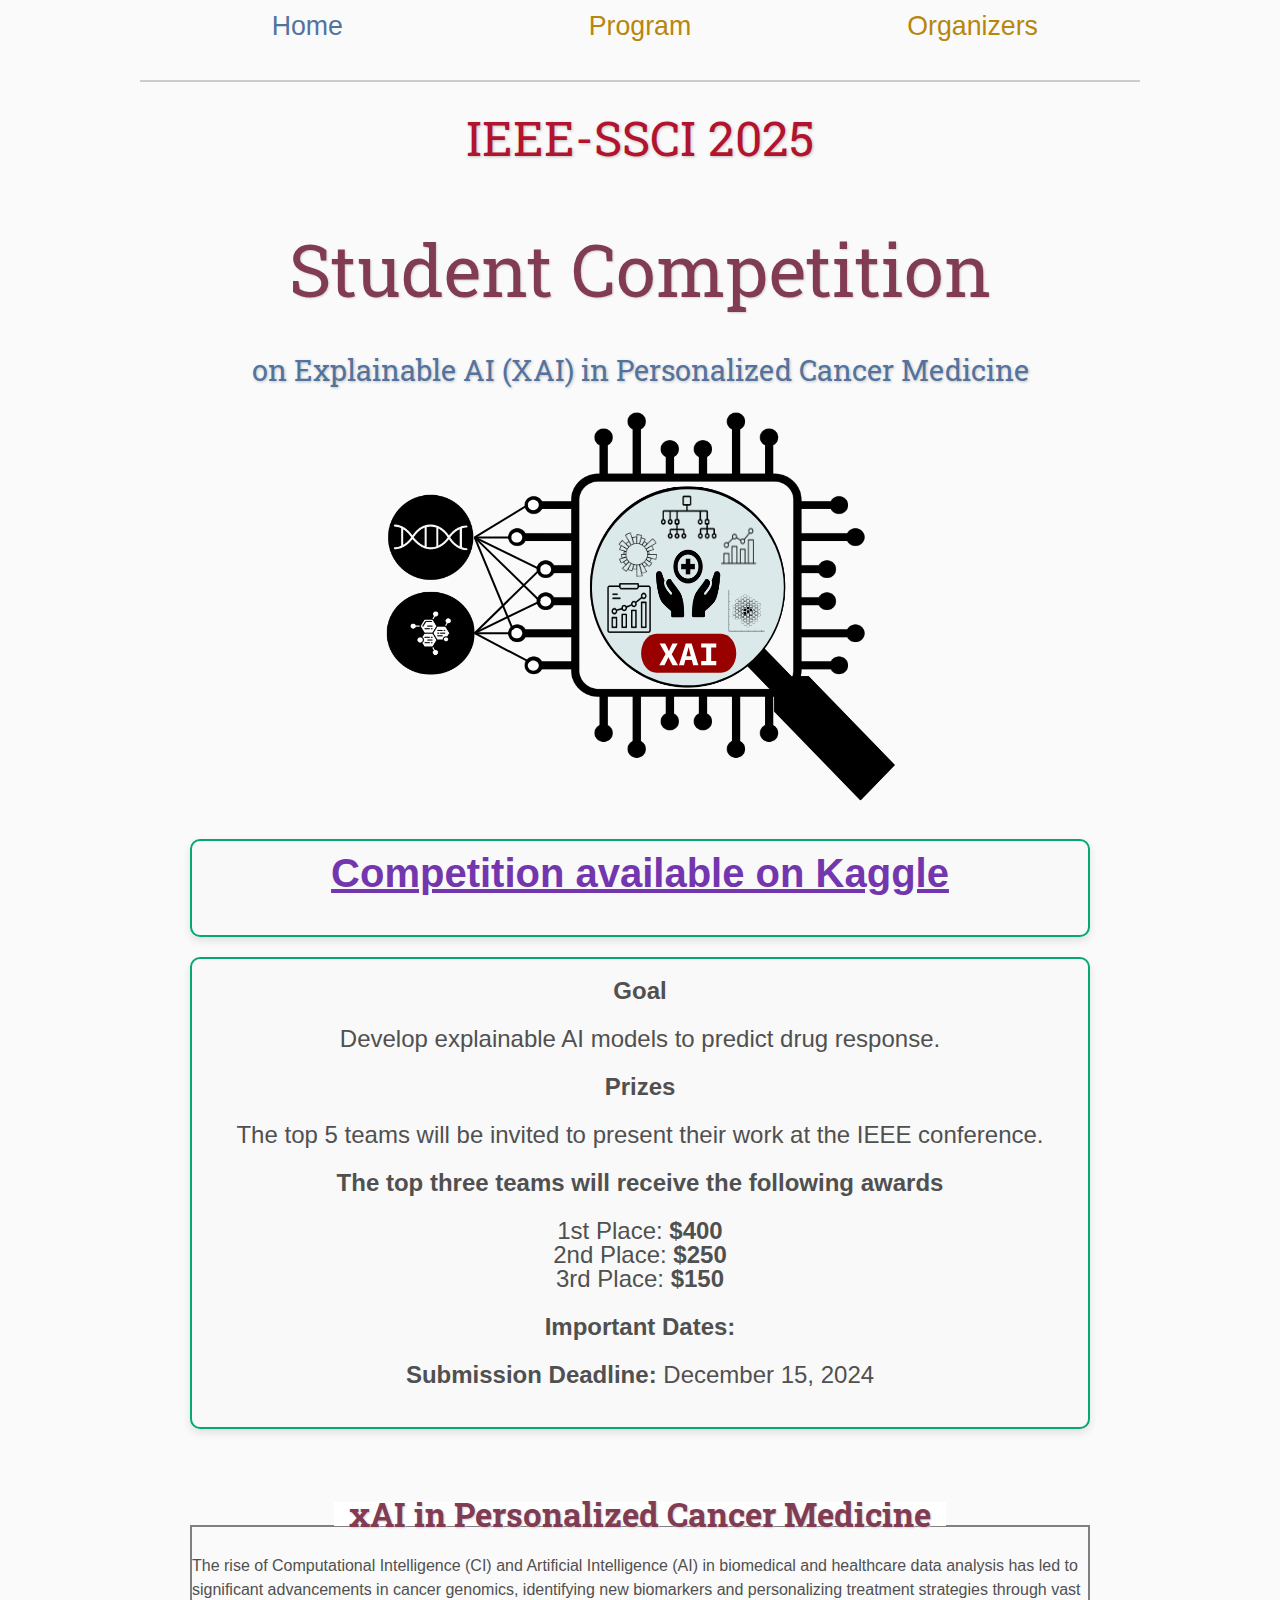
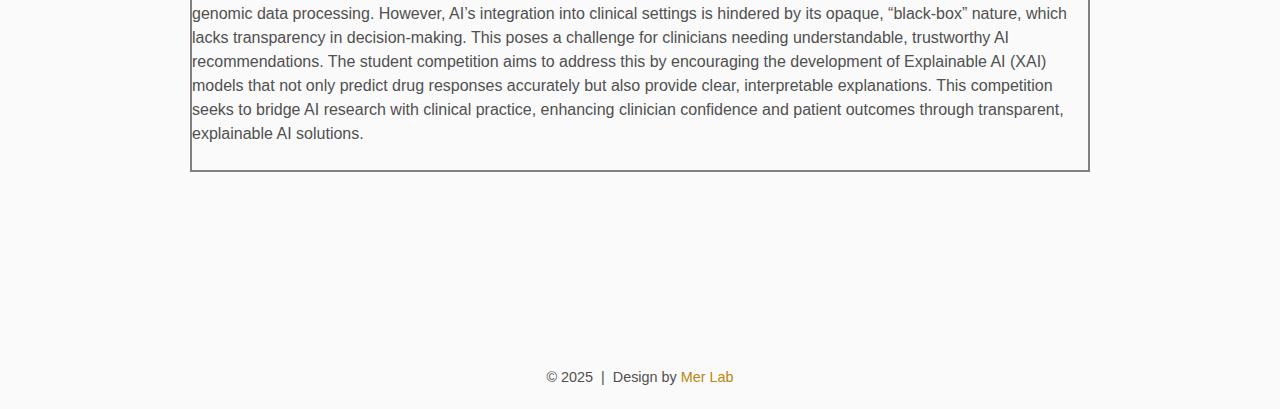
==== index.html @ 450731a1 "updated text" ====
<!DOCTYPE html>
<html lang='en'>

<head>
    <base href=".">
    <link rel="shortcut icon" type="image/png" href="assets/XAI.svg"/>
    <link rel="stylesheet" type="text/css" media="all" href="assets/main.css"/>
    <meta name="description" content="Conference Template">
    <meta name="resource-type" content="document">
    <meta name="distribution" content="global">
    <meta name="KeyWords" content="Conference">
    <title> BioXAI-2025 </title>

    <style>
        html, body {
            height: 100%;
        }

        html {
            display: table;
            margin: auto;
        }
        
        body {
            display: table-cell;
            vertical-align: middle;
            font-family: Arial, sans-serif;
            margin: 0;
            padding: 0;
            box-sizing: border-box;
            max-width: 100%;
        }

        .fancy-box {
            border: 2px solid #04AA6D;
            border-radius: 10px; 
            padding: 20px;
            margin: 20px auto;
            max-width: 800px;
            background-color: #f9f9f9;
            box-shadow: 0 4px 8px rgba(0, 0, 0, 0.1); 
            text-align: center; 
        }

        .fancy-box a {
            text-decoration: none;
            color: #04AA6D;
            font-weight: bold;
        }


        .content {
            width: 90%; 
            max-width: 1200px; 
            margin: 0 auto;
            text-align: center;
        }

        .justified-text {
            max-width: 1000px; 
            margin: 20px auto;
            text-align: justify;
        }

        footer {
            text-align: center;
            padding: 20px;
            font-size: 0.9rem;
        }

        img {
            max-width: 100%;
            height: auto;
        }

        h1 {
            font-size: 4.5rem; 
            text-align: center;
        }

        @media screen and (min-width: 768px) {
            .fancy-box {
                max-width: 1000px; 
            }
        }
        
        
        .box_div {
  margin-top: 6em;
  border: 2px solid gray;
}

.box_div h3 {
  display: table;
  margin: -25px auto 28px auto;
  background-color: #FFF;
  font-size: 33px;
  font-weight: bold;
  padding: 0 15px;
}

        
    </style>
</head>

<body>

    <table class="navigation" style="width: 100%;">
        <tr>
            <td class="navigation">
                <a class="current" title="Conference Home Page" href=".">Home</a>
            </td>
            <td class="navigation">
                <a title="Conference Program" href="program">Program</a> 
            </td>    
            <td class="navigation">
                <a title="Conference Flyer" href="Organizers">Organizers</a>
            </td>
        </tr>
    </table>
    <hr style="border: 0; height: 2px; background: #ccc; margin: 40px 0;">


    <!-- Main content section -->
    <div class="content">
        <div class="banner">
            <div style="font-size: 3.5rem; margin-bottom: 20px;">
                <a href="https://ieee-ssci.org/" target="_blank">
                    <span class="title1" style="font-size: 3rem; margin-bottom: 10px;">
                        IEEE-SSCI 2025
                    </span>
                </a>    
            </div>
            
            <h1>Student Competition</h1>
            <div style="font-size: 2.5rem; margin-bottom: 20px;">
                <span class="title2" style="font-size: 1.8rem; margin-bottom: 10px;">
                    on Explainable AI (XAI) in Personalized Cancer Medicine
                </span>
            </div>
            
            <img src="assets/xAI2.svg" alt="IEEE-SSCI 2025">
        </div>


        <div class="fancy-box">
            <a href="https://www.kaggle.com/t/79d622fabd9b4f93b87f57972dce7562" target="_blank">
                <div style="font-size: 2.5rem; margin-bottom: 30px; color:#7436ae;">
                    <u>Competition available on Kaggle</u>      
                </div>
            </a>
        </div>

   
        <div class="fancy-box">
            <div style="font-size: 1.5rem; margin-bottom: 20px;">
                <strong>Goal</strong> <br><br>Develop explainable AI models to predict drug response.<br><br>

                <strong>Prizes</strong> <br><br>The top 5 teams will be invited to present their work at the IEEE conference.<br><br>
                
                <strong>The top three teams will receive the following awards</strong><br>
                
                  <br>1st Place:<b> $400 </b>
                  <br>2nd Place:<b> $250</b>
                 <br>3rd Place:<b> $150</b>
                

                <br><br><b>Important Dates:</b>  <br>
                <br> <b>Submission Deadline:</b>  December 15, 2024
                
            </div>
        </div>


<div class="box_div">
  <h3>xAI in Personalized Cancer Medicine</h3>
  <p align="justify">
	  The rise of Computational Intelligence (CI) and Artificial Intelligence (AI) in biomedical and healthcare data analysis has led to significant advancements in cancer genomics, identifying new biomarkers and personalizing treatment strategies through vast genomic data processing. However, AI’s integration into clinical settings is hindered by its opaque, “black-box” nature, which lacks transparency in decision-making. This poses a challenge for clinicians needing understandable, trustworthy AI recommendations. The student competition aims to address this by encouraging the development of Explainable AI (XAI) models that not only predict drug responses accurately but also provide clear, interpretable explanations. This competition seeks to bridge AI research with clinical practice, enhancing clinician confidence and patient outcomes through transparent, explainable AI solutions.
</p>
</div>


    <footer>
        &copy; 2025
        &nbsp;|&nbsp; Design by <a href="https://merlab.github.io/">Mer Lab</a>
    </footer>

</body>

</html>
---- assets/main.css ----
/* main.css */

/* These are the colors and fonts used throughout the webpage.
 * I've listed them here so that a user may easily
 * do a search-and-replace for these to change the site theme.
 *   'Roboto',sans-serif; Font for the title text
 *   'Roboto-Slab',serif; Font for the body text 
 *   #fafafa; Background color of the site
 *   #505050; Foreground (text) color of the site
 *   #52739e; Navy, "Template" in the logo, current page in navigation, special titles in the Program
 *   #b2132e; Reddish, "Conference" in the logo, hover color for links
 *   #813c54; Heading color, titles in the Program
 *   #b8860b; Dark Goldenrod, color for links
 */

@import url('https://fonts.googleapis.com/css?family=Roboto%7CRoboto+Slab');

*{
    border:0;
    font:inherit;
    font-size:1em;
    margin:0;
    padding:0;
    vertical-align:baseline;
}

body{
    background-color: #fafafa;
    background-size: cover;
    background-attachment: fixed;
    color: #505050; 
    text-align:left;
    font-family:'Roboto',sans-serif;
    font-size:1em;
    line-height:1.5em;
    margin: 60px auto;
    width: 1000px;
}

a{color: #b8860b; text-decoration:none;}
a.current{color: #52739e;}
a.current:hover{color: #e82945;}
a:hover{color: #b2132e;}
a:active{color: #e82945;}
h1,h2,h3,h4{clear:left; color: #813c54; margin:1.5em 0em 1em 0em; font-family:'Roboto Slab',serif; text-shadow: 1px 1px 2px #d0d0d0;}
h1{font-size:2.67em;}
h2{font-size:2.00em;}
h3{font-size:1.67em;}
h4{font-size:1.33em;}
p{list-style:none; margin:24px auto 24px auto; padding:0px; width:900px; text-align:left;}
li a, p a {text-decoration:underline; text-decoration-color:#b8860b;}
ul{list-style:none; margin:24px auto 24px auto; padding:0px; width:800px; text-align:left;}
ul li{list-style:none; margin:0px auto 0px auto; padding:0px; text-align:left;}
i,em{font-style:italic;}
b,strong{font-weight:bold;}
sup{
    vertical-align: super;
    font-size: 0.8em;
    line-height: 0;
}
sub{
    vertical-align: sub;
    font-size: 0.8em;
    line-height: 0;
}
table{
    width: 1000px;
    margin: 12px auto 24px auto;
    float: center;
    /* UNCOMMENT THIS FOR DEBUGGING THE ALIGNMENT */
    /*border: 1px solid black;*/
}
th,td{
    text-align: left;
    /* UNCOMMENT THIS FOR DEBUGGING THE ALIGNMENT */
    /*border: 1px solid black;*/
}

/* Website Banner */
.banner {position: relative; font-family:'Roboto Slab',serif;}
.top-left {font-size:5.33em; color: #505050; background: #fafafa; text-align: center; width: 1000px; height: 67px; position: absolute; padding: 36px 0 0 0; top: 0px;}
.bottom-right {font-size:2.33em; color: #fafafa; line-height: 1.5em; width: auto; height: 100px; padding: 0px 27px 27px 0px; text-align: right; position: absolute; bottom: 0px; right: 0px; text-shadow: 0px 0px 6px #000000;}

/* Conference Title Logo */
.title1{color: #b2132e; text-shadow: 1px 1px 3px #c0c0c0;} 
.title2{color: #52739e; text-shadow: 1px 1px 3px #c0c0c0;}
.year{color: #505050; font-size:0.67em; font-weight: lighter;}

/* Navigation Links (Home, Registration, etc) */
table.navigation{width:800px;}
td.navigation{font-size:1.67em; white-space:nowrap; width:20%; text-align:center; vertical-align:middle; padding:0px 0px 0px 0px;}

/* Sponsor Images */
table.sponsors{width:800px;}
td.sponsor{white-space:nowrap; width:33%; text-align:center; vertical-align:middle; padding:0px 0px 0px 0px;}
td.sponsor img{width: 100%}

/* The Table on the Program Page */
td.room{padding: 4px 12px 4px 4px; width: 90%; vertical-align:bottom; font-size:1.67em; color: #52739e; height:32px;}
td.date{white-space:nowrap; width:130px; text-align:right; vertical-align:top; padding:4px 16px 0px 0px;}
td.title{padding: 4px 12px 4px 4px; width: 90%; vertical-align:top; font-size:1.5em; color: #813c54; height:32px; font-family:'Roboto Slab',serif; text-shadow: 1px 1px 2px #d0d0d0; }
td.title-special{padding: 4px 12px 4px 4px; width: 90%; vertical-align:top; font-size:1.67em; color: #52739e; height:32px; font-family:'Roboto Slab',serif; text-shadow: 1px 1px 2px #d0d0d0;}
td.speaker{padding: 4px 12px 4px 4px; font-style: italic; font-size:1em; max-height:999999px}
td.abstract{padding: 4px 12px 12px 4px; font-size:1em; max-height:999999px}
td.abstract img{display: block; margin: 4px auto 8px auto}
table.plenary{padding-top: 8px; background: #ffffff;}

/* Registration and Directions iframes and Images */
iframe.registration{display:block; margin:1em auto 2em auto; width:700px; height:1400px; border:none;}
iframe.directions{display:block; margin:1em auto 2em auto; width:800px; height:400px; border:none;}
img.center{display:block; width:67%; margin:1em auto 2em auto;}

/* Flyer Images */
table.flyers{width:800px;}
td.flyer{white-space:nowrap; width:50%; text-align:center; vertical-align:middle; padding:0px 0px 0px 0px;}
td.sponsor img{width: 100%}

footer{font-size:0.875em; margin-top:12em; text-align:center;}

/* My hacky way of making the site mobile-friendly */
@media only screen and (max-width: 1100px) {
    h2{font-size:3.00em;}
    p{font-size:1.5em; line-height:1.5em;}
    th,td,tr{font-size:1.5em; line-height:1.5em;}
    td.date{font-size:1em; padding-top:0.5em;}
    td.navigation{font-size:1.5em; padding:0px 20px 0px 20px;}
    table.footer{font-size:0.33em;}
}
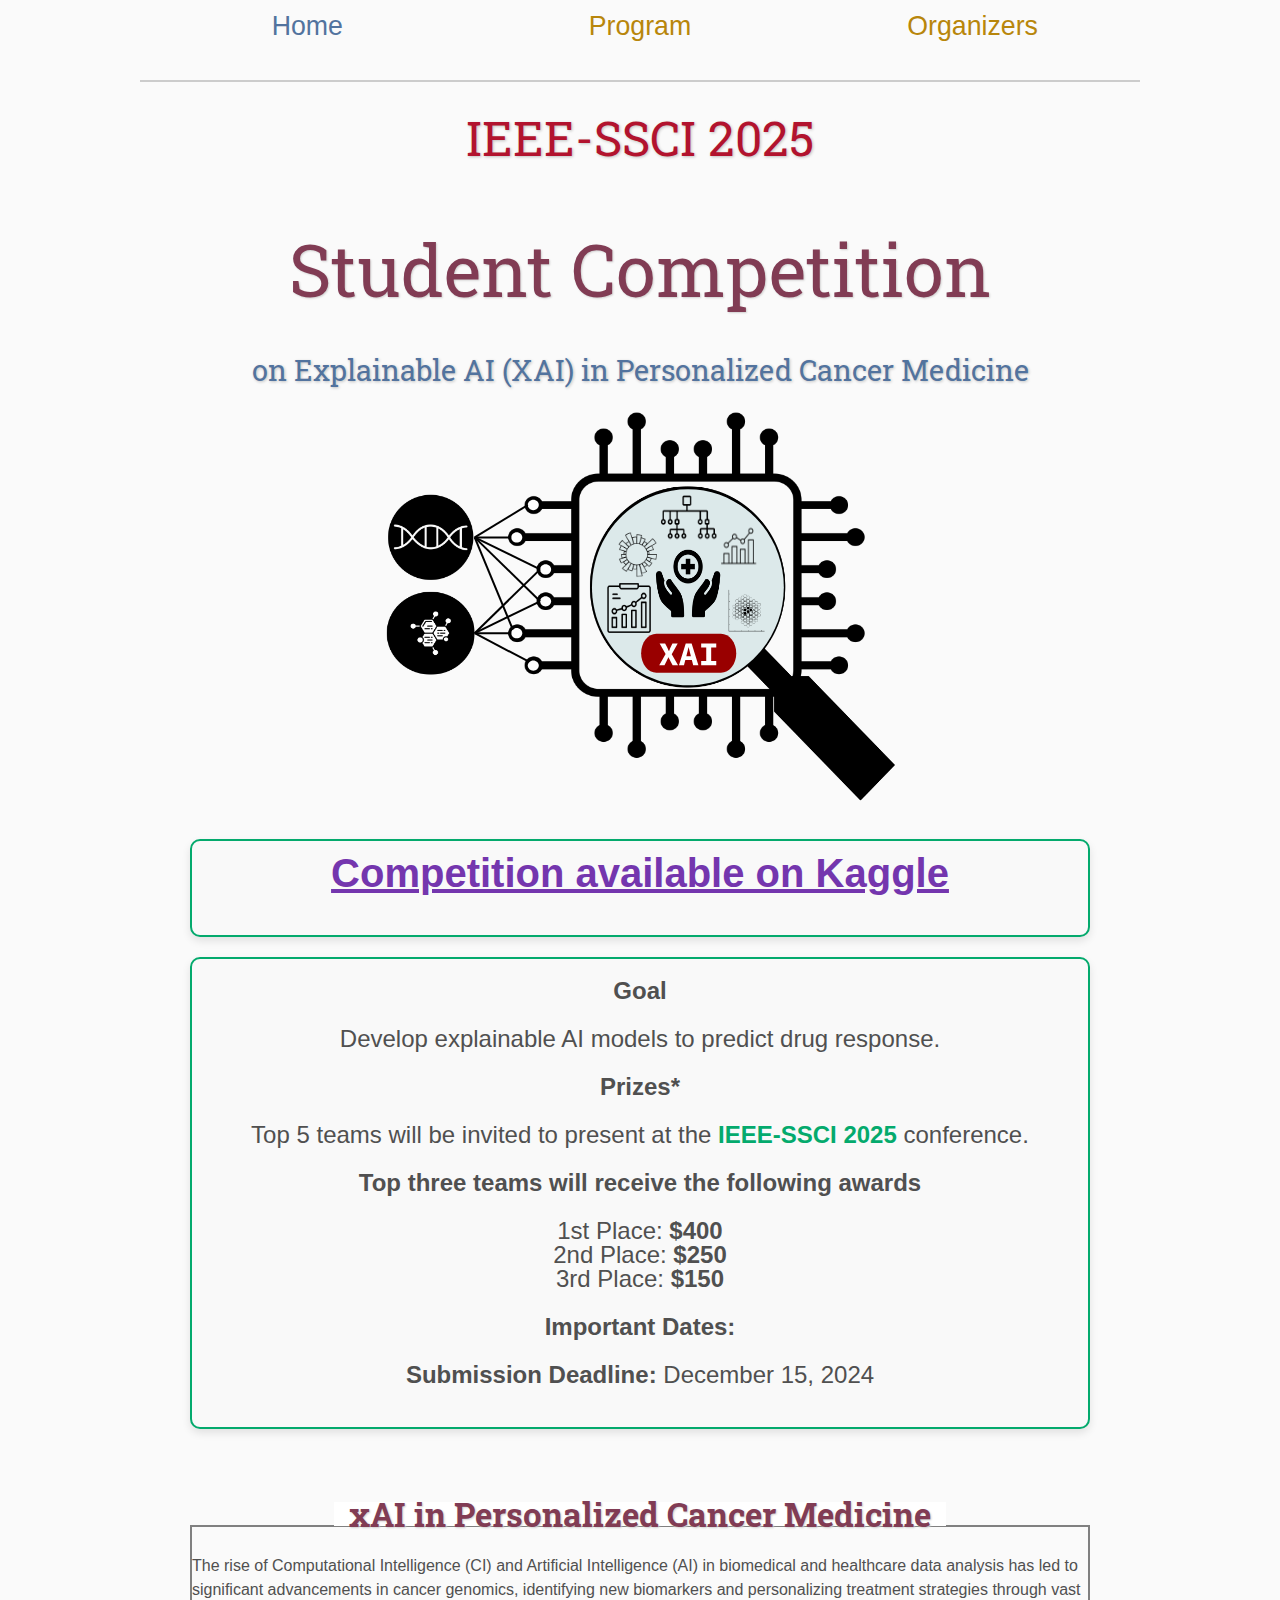
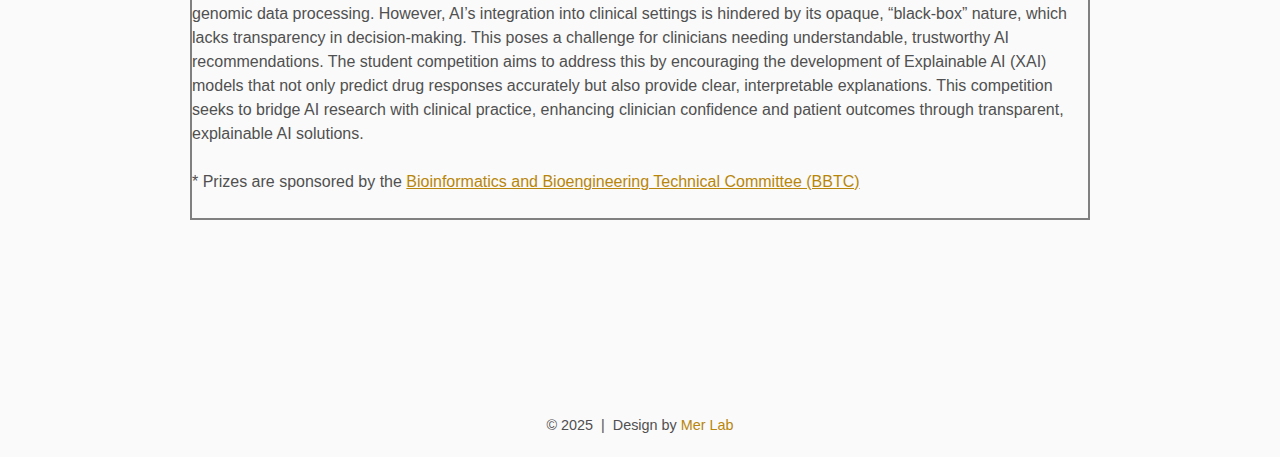
==== commit 0d1ba817: "updated text" ====
--- a/index.html
+++ b/index.html
@@ -156,9 +156,11 @@
             <div style="font-size: 1.5rem; margin-bottom: 20px;">
                 <strong>Goal</strong> <br><br>Develop explainable AI models to predict drug response.<br><br>
 
-                <strong>Prizes</strong> <br><br>The top 5 teams will be invited to present their work at the IEEE conference.<br><br>
-                
-                <strong>The top three teams will receive the following awards</strong><br>
+                <strong>Prizes*</strong> <br><br>Top 5 teams will be invited to present at the 
+                <a href="https://ieee-ssci.org/" target="_blank"> IEEE-SSCI 2025 </a> conference.
+                <br><br>
+                
+                <strong>Top three teams will receive the following awards</strong><br>
                 
                   <br>1st Place:<b> $400 </b>
                   <br>2nd Place:<b> $250</b>
@@ -177,6 +179,14 @@
   <p align="justify">
 	  The rise of Computational Intelligence (CI) and Artificial Intelligence (AI) in biomedical and healthcare data analysis has led to significant advancements in cancer genomics, identifying new biomarkers and personalizing treatment strategies through vast genomic data processing. However, AI’s integration into clinical settings is hindered by its opaque, “black-box” nature, which lacks transparency in decision-making. This poses a challenge for clinicians needing understandable, trustworthy AI recommendations. The student competition aims to address this by encouraging the development of Explainable AI (XAI) models that not only predict drug responses accurately but also provide clear, interpretable explanations. This competition seeks to bridge AI research with clinical practice, enhancing clinician confidence and patient outcomes through transparent, explainable AI solutions.
 </p>
+
+<p align="justify">
+	* Prizes are sponsored by the 
+	<a href="https://cis.ieee.org/activities/technical-activities/bioinformatics-and-bioengineering-technical-committee" target="_blank">  
+		Bioinformatics and Bioengineering Technical Committee (BBTC) 
+		</a>
+	
+</p>
 </div>
 
 
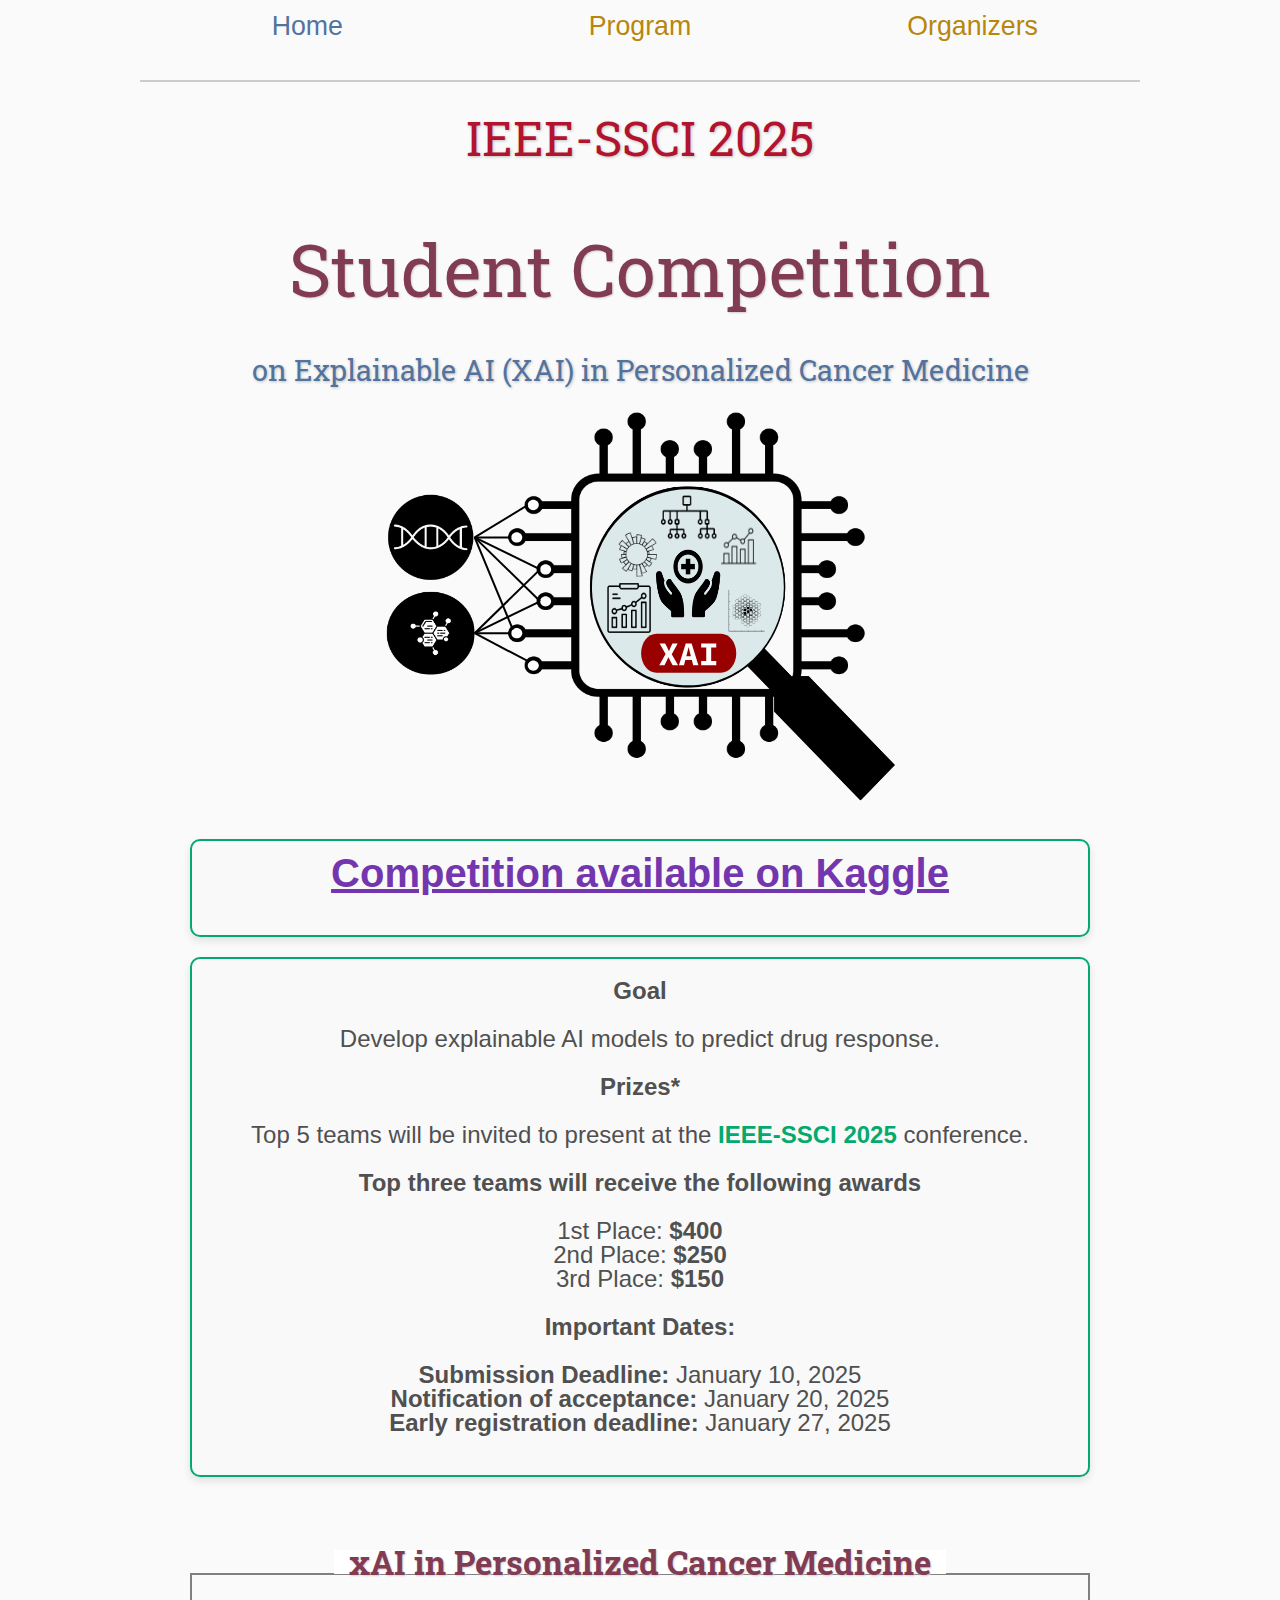
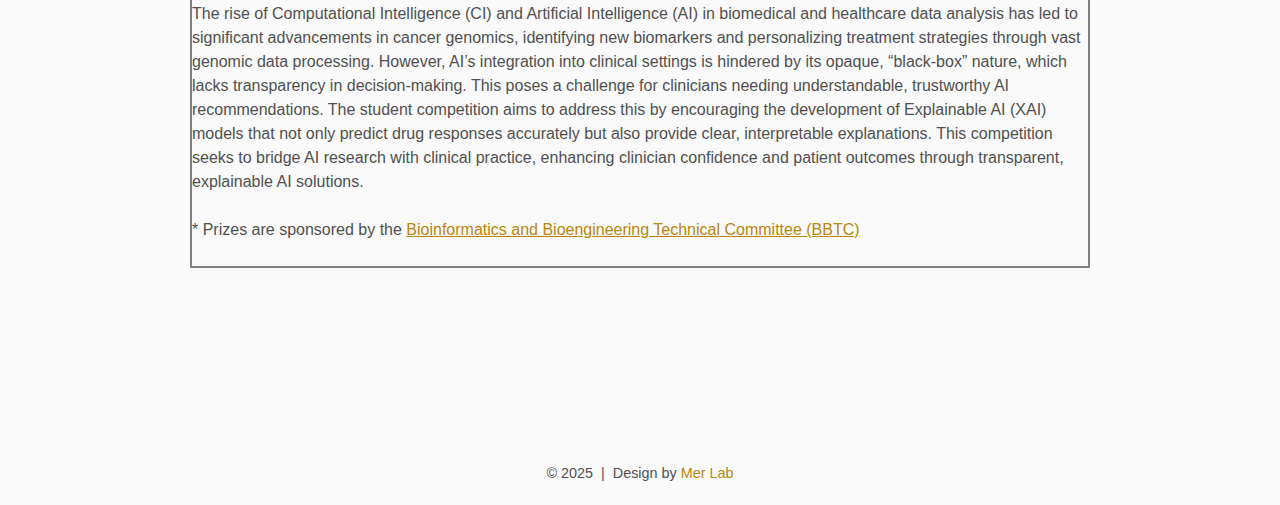
==== commit 0e48da89: "updated deadline" ====
--- a/index.html
+++ b/index.html
@@ -168,8 +168,9 @@
                 
 
                 <br><br><b>Important Dates:</b>  <br>
-                <br> <b>Submission Deadline:</b>  December 15, 2024
-                
+                <br> <b>Submission Deadline:</b> January 10, 2025
+                <br> <b>Notification of acceptance:</b> January 20, 2025
+                <br> <b>Early registration deadline:</b> January 27, 2025              
             </div>
         </div>
 
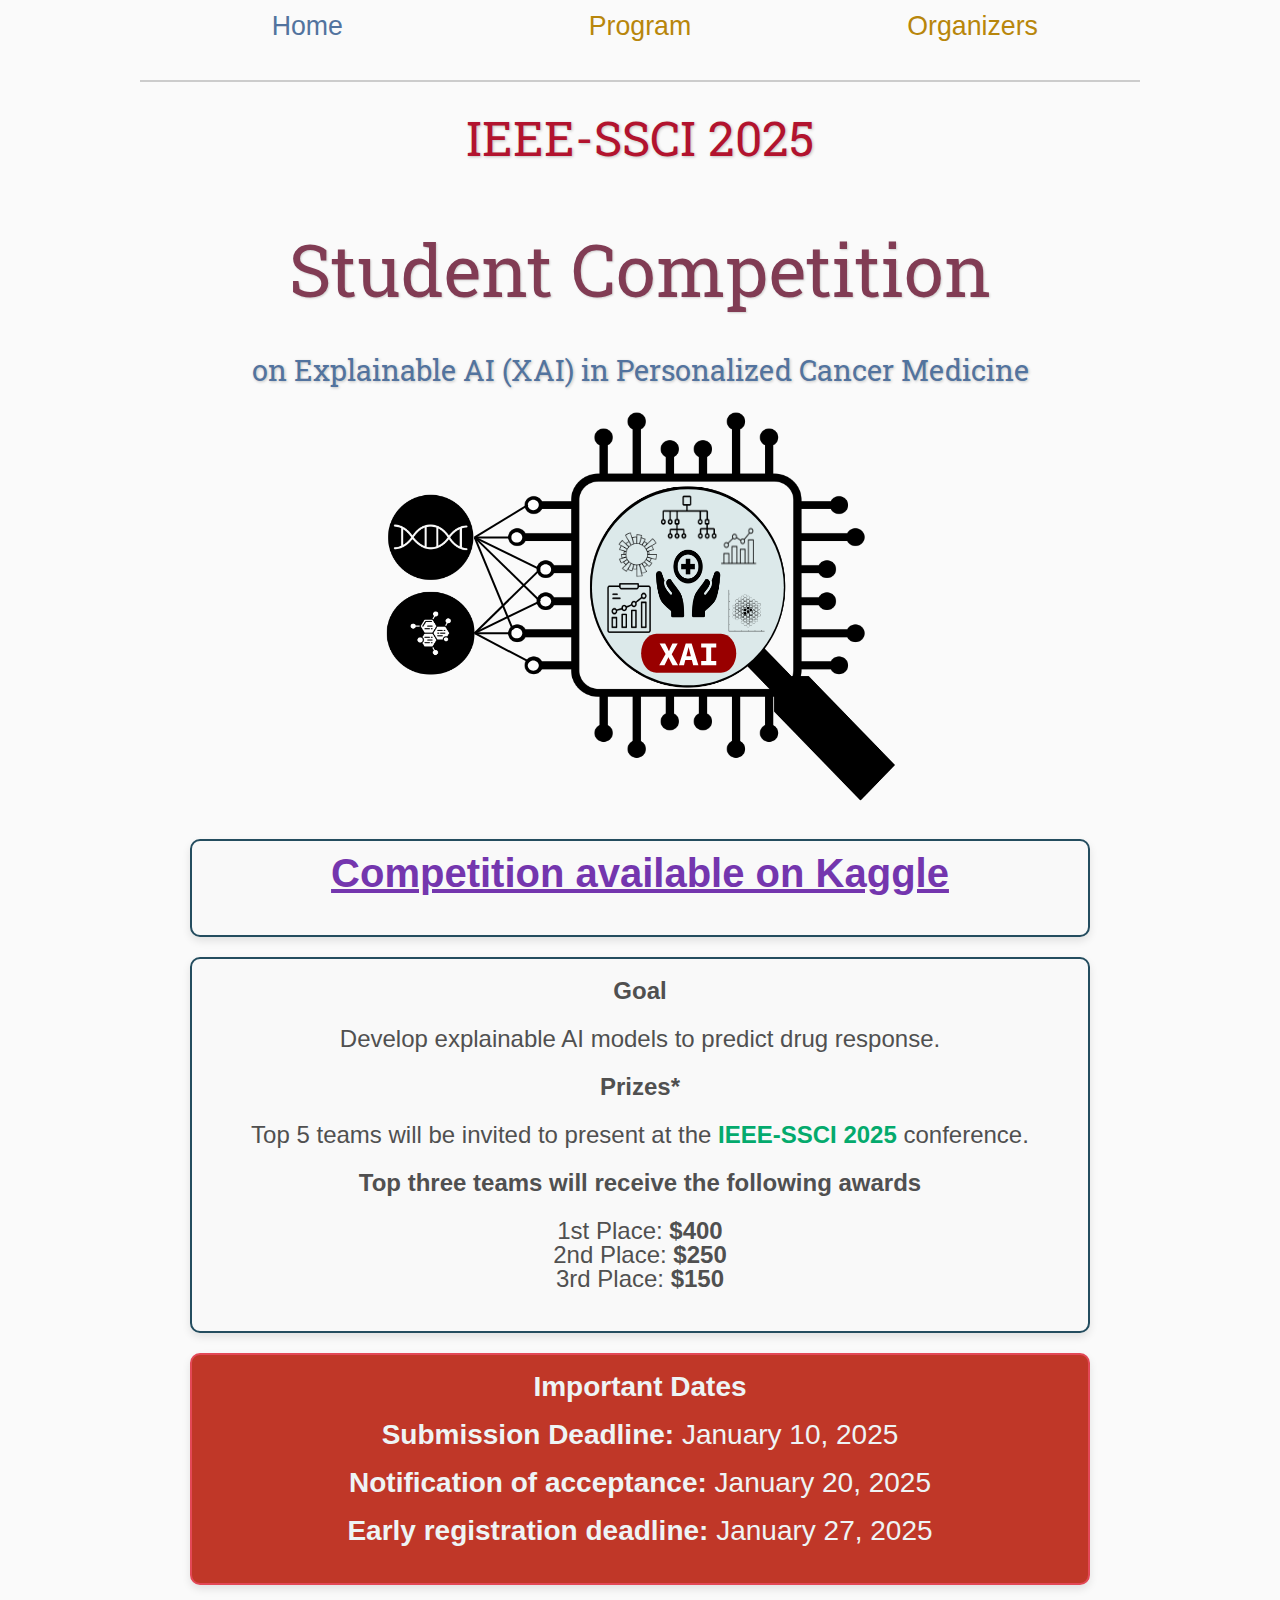
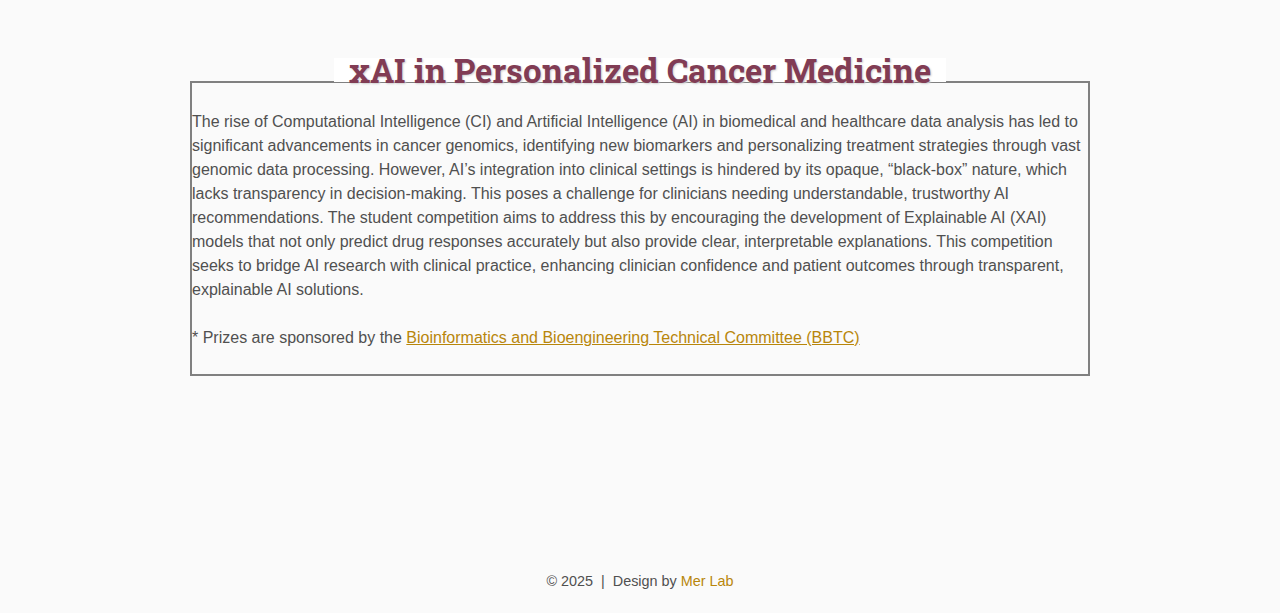
==== commit 7946d613: "updated deadline" ====
--- a/index.html
+++ b/index.html
@@ -32,7 +32,7 @@
         }
 
         .fancy-box {
-            border: 2px solid #04AA6D;
+            border: 2px solid #244D5F;
             border-radius: 10px; 
             padding: 20px;
             margin: 20px auto;
@@ -99,6 +99,11 @@
   padding: 0 15px;
 }
 
+#d1 {
+	background-color: #C03728;
+	border: 2px solid #E34856;
+	color: #EEF4F5;
+	}
         
     </style>
 </head>
@@ -165,11 +170,17 @@
                   <br>1st Place:<b> $400 </b>
                   <br>2nd Place:<b> $250</b>
                  <br>3rd Place:<b> $150</b>
-                
-
-                <br><br><b>Important Dates:</b>  <br>
-                <br> <b>Submission Deadline:</b> January 10, 2025
-                <br> <b>Notification of acceptance:</b> January 20, 2025
+               </div>
+        </div>
+
+
+        <div class="fancy-box" id="d1">
+            <div style="font-size: 1.75rem; margin-bottom: 20px;">
+                <strong>Important Dates</strong> <br>
+                
+                <br> <b>Submission Deadline:</b> January 10, 2025 <br>
+                
+                <br> <b>Notification of acceptance:</b> January 20, 2025 <br>
                 <br> <b>Early registration deadline:</b> January 27, 2025              
             </div>
         </div>
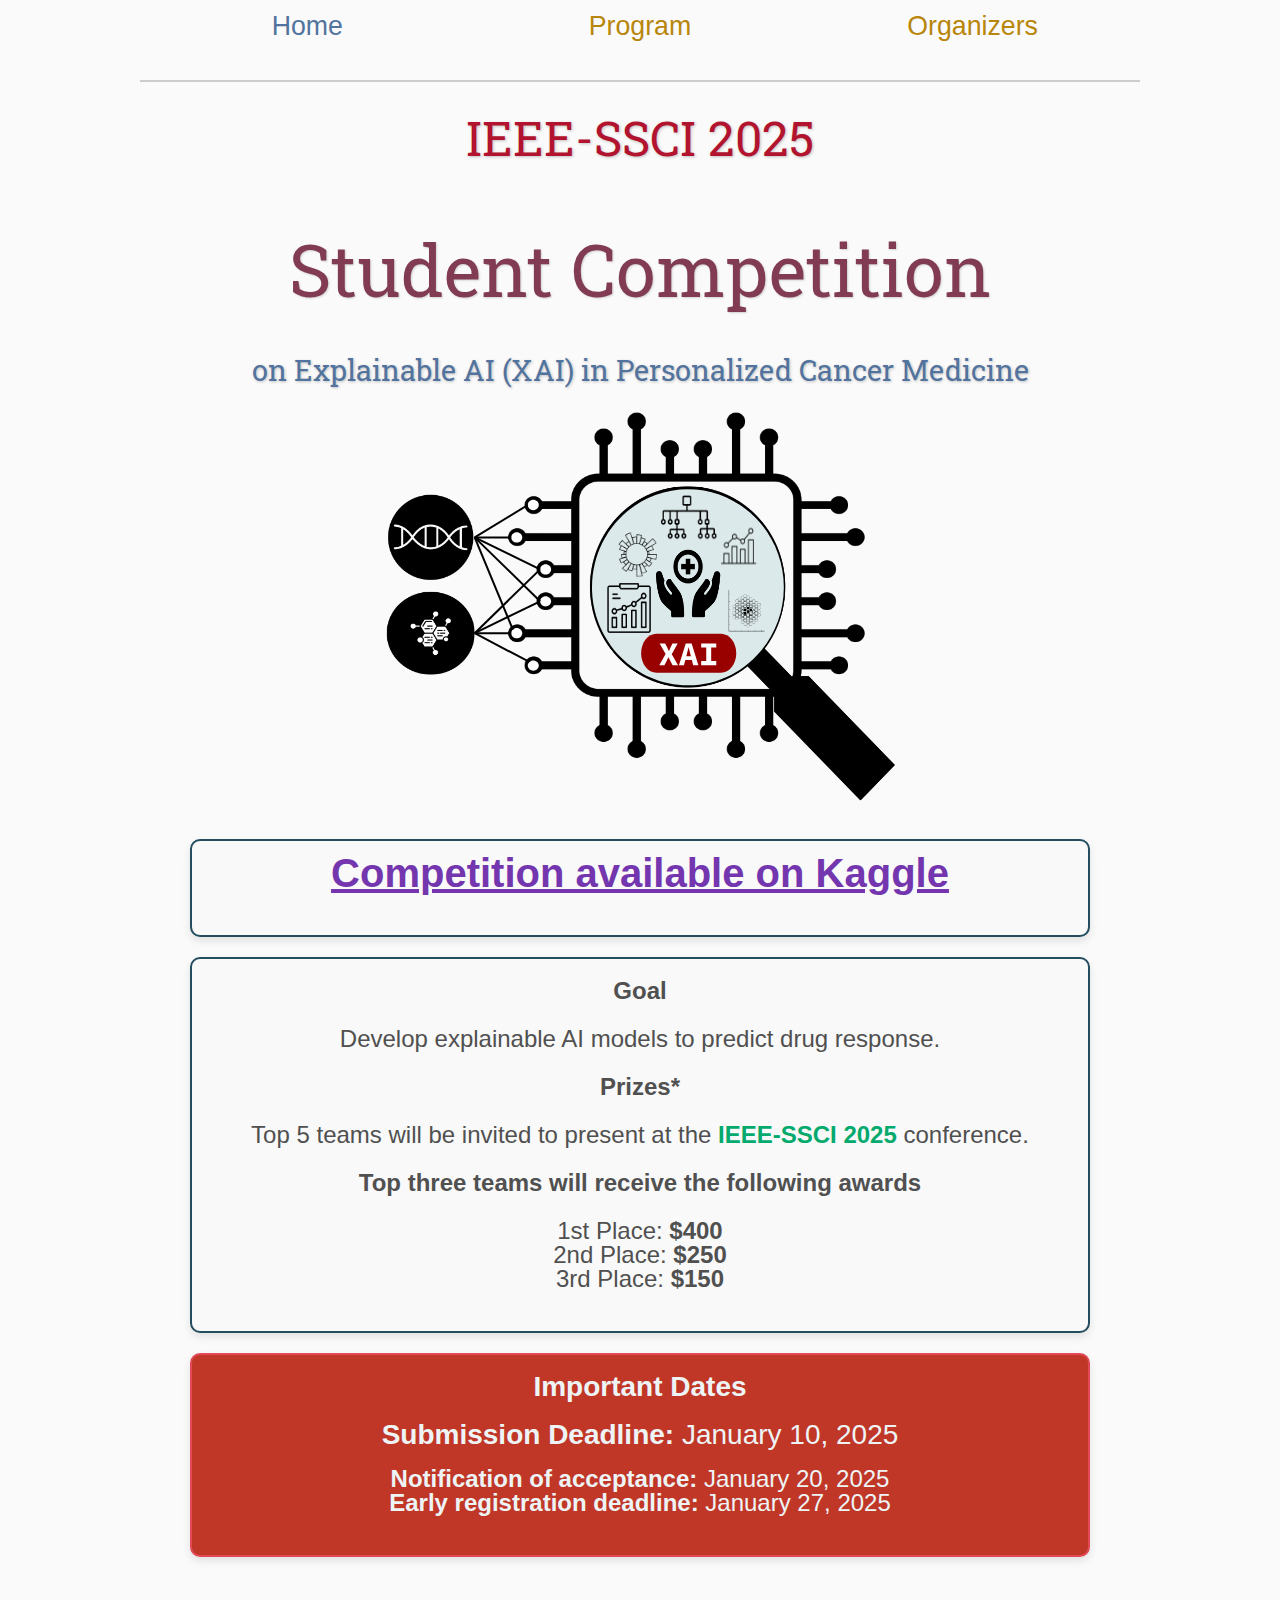
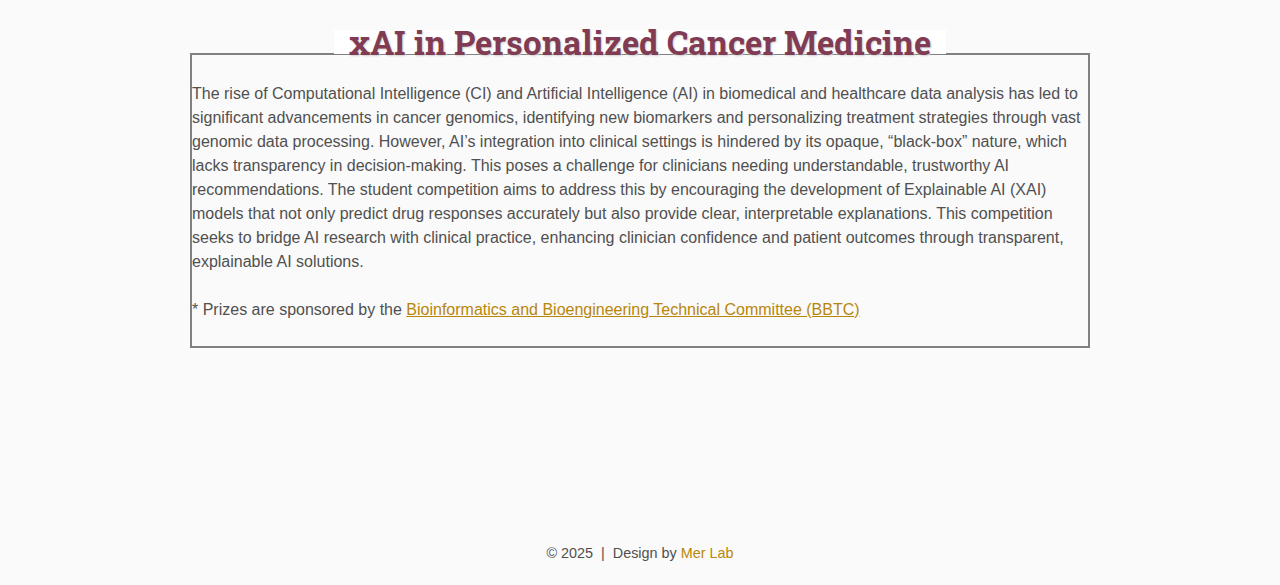
==== commit 6882d47f: "updated deadline" ====
--- a/index.html
+++ b/index.html
@@ -179,9 +179,11 @@
                 <strong>Important Dates</strong> <br>
                 
                 <br> <b>Submission Deadline:</b> January 10, 2025 <br>
-                
-                <br> <b>Notification of acceptance:</b> January 20, 2025 <br>
-                <br> <b>Early registration deadline:</b> January 27, 2025              
+                </div>
+                
+                <div style="font-size: 1.5rem; margin-bottom: 20px;">
+                <b>Notification of acceptance:</b> January 20, 2025 <br>
+                <b>Early registration deadline:</b> January 27, 2025              
             </div>
         </div>
 
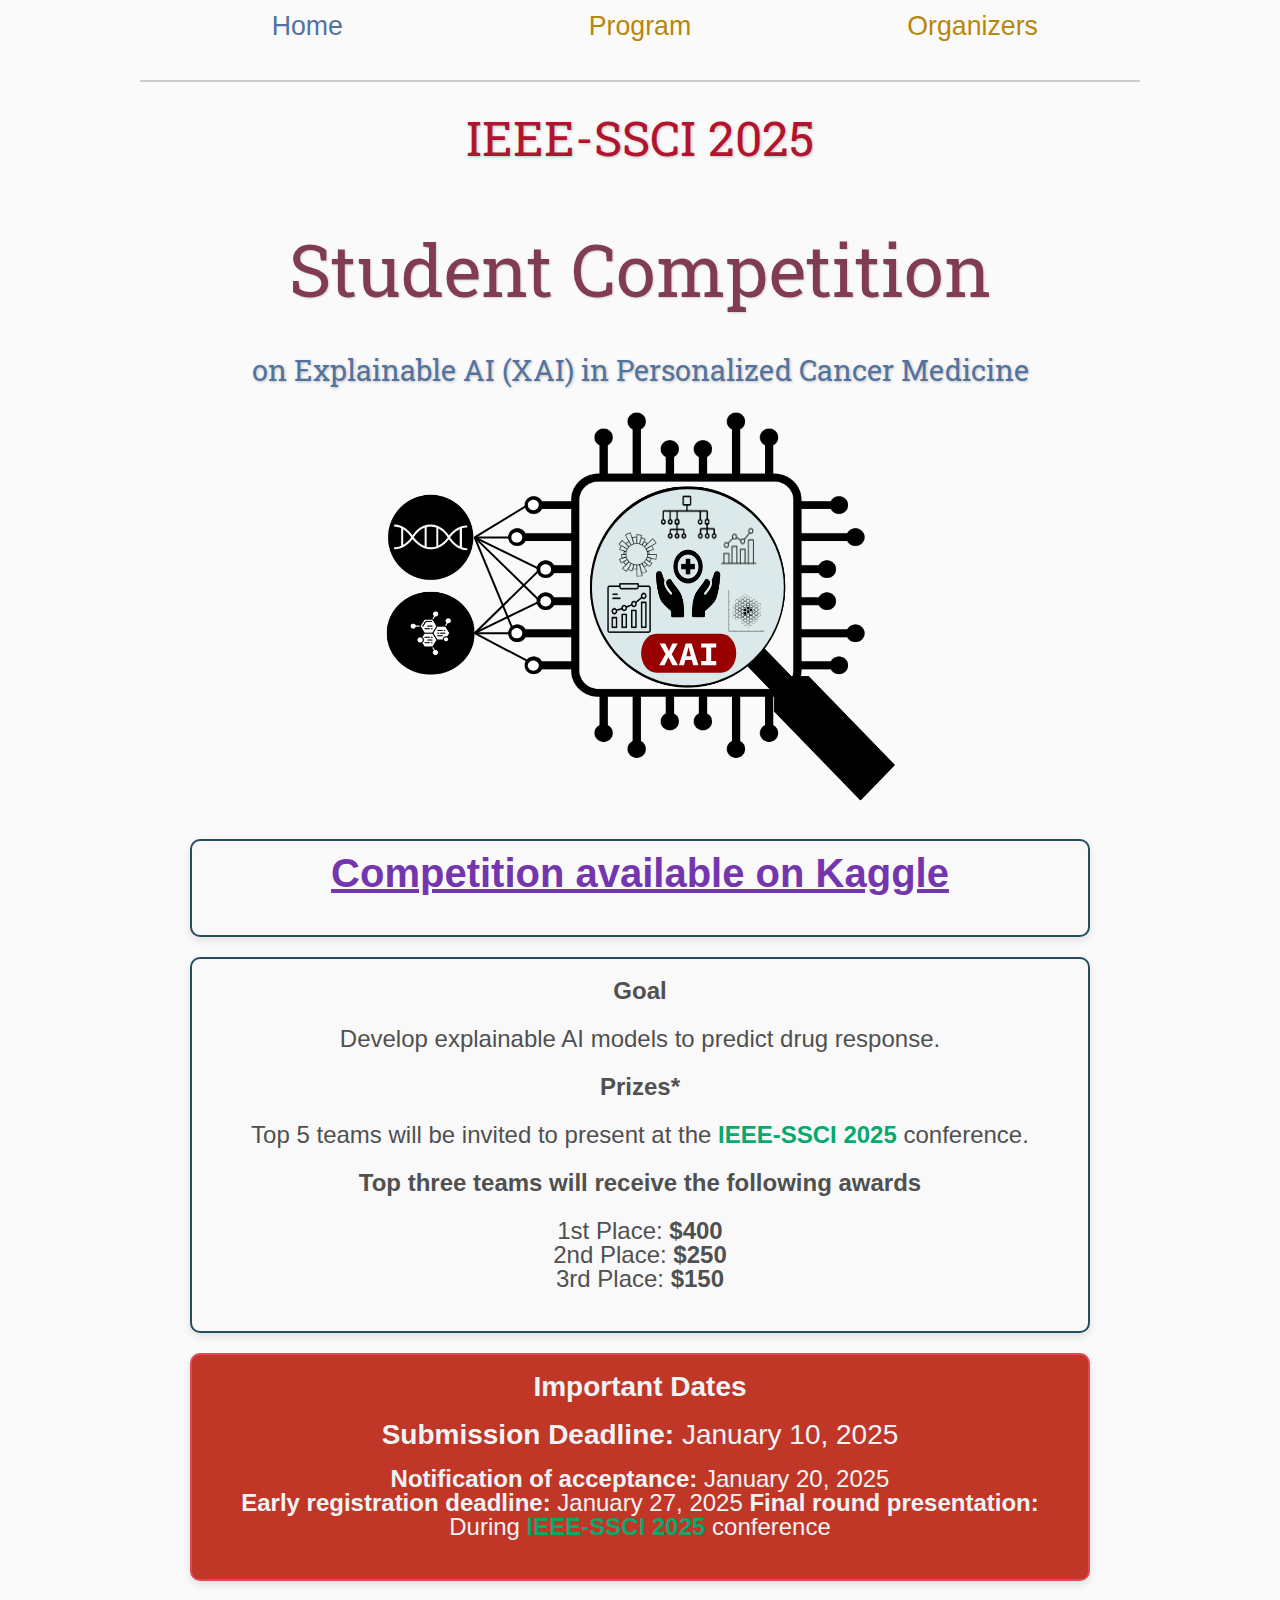
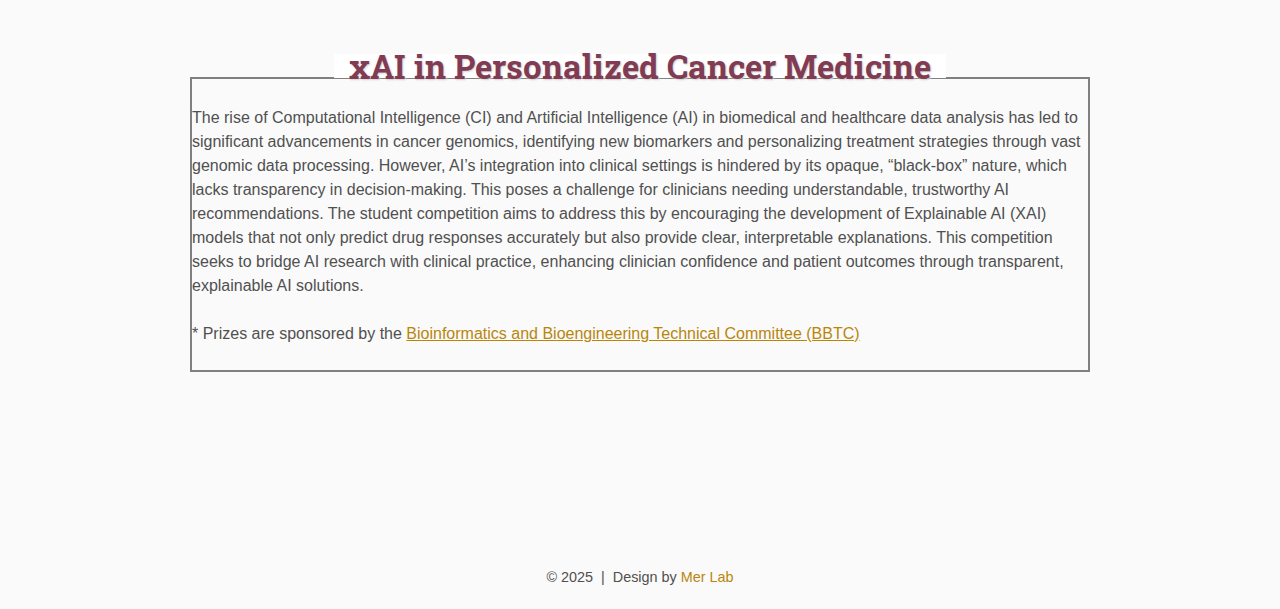
==== commit e15fee8e: "updated" ====
--- a/index.html
+++ b/index.html
@@ -183,7 +183,8 @@
                 
                 <div style="font-size: 1.5rem; margin-bottom: 20px;">
                 <b>Notification of acceptance:</b> January 20, 2025 <br>
-                <b>Early registration deadline:</b> January 27, 2025              
+                <b>Early registration deadline:</b> January 27, 2025    
+                <b> Final round presentation:</b> During  <a href="https://ieee-ssci.org/" target="_blank"> IEEE-SSCI 2025 </a> conference <br>          
             </div>
         </div>
 
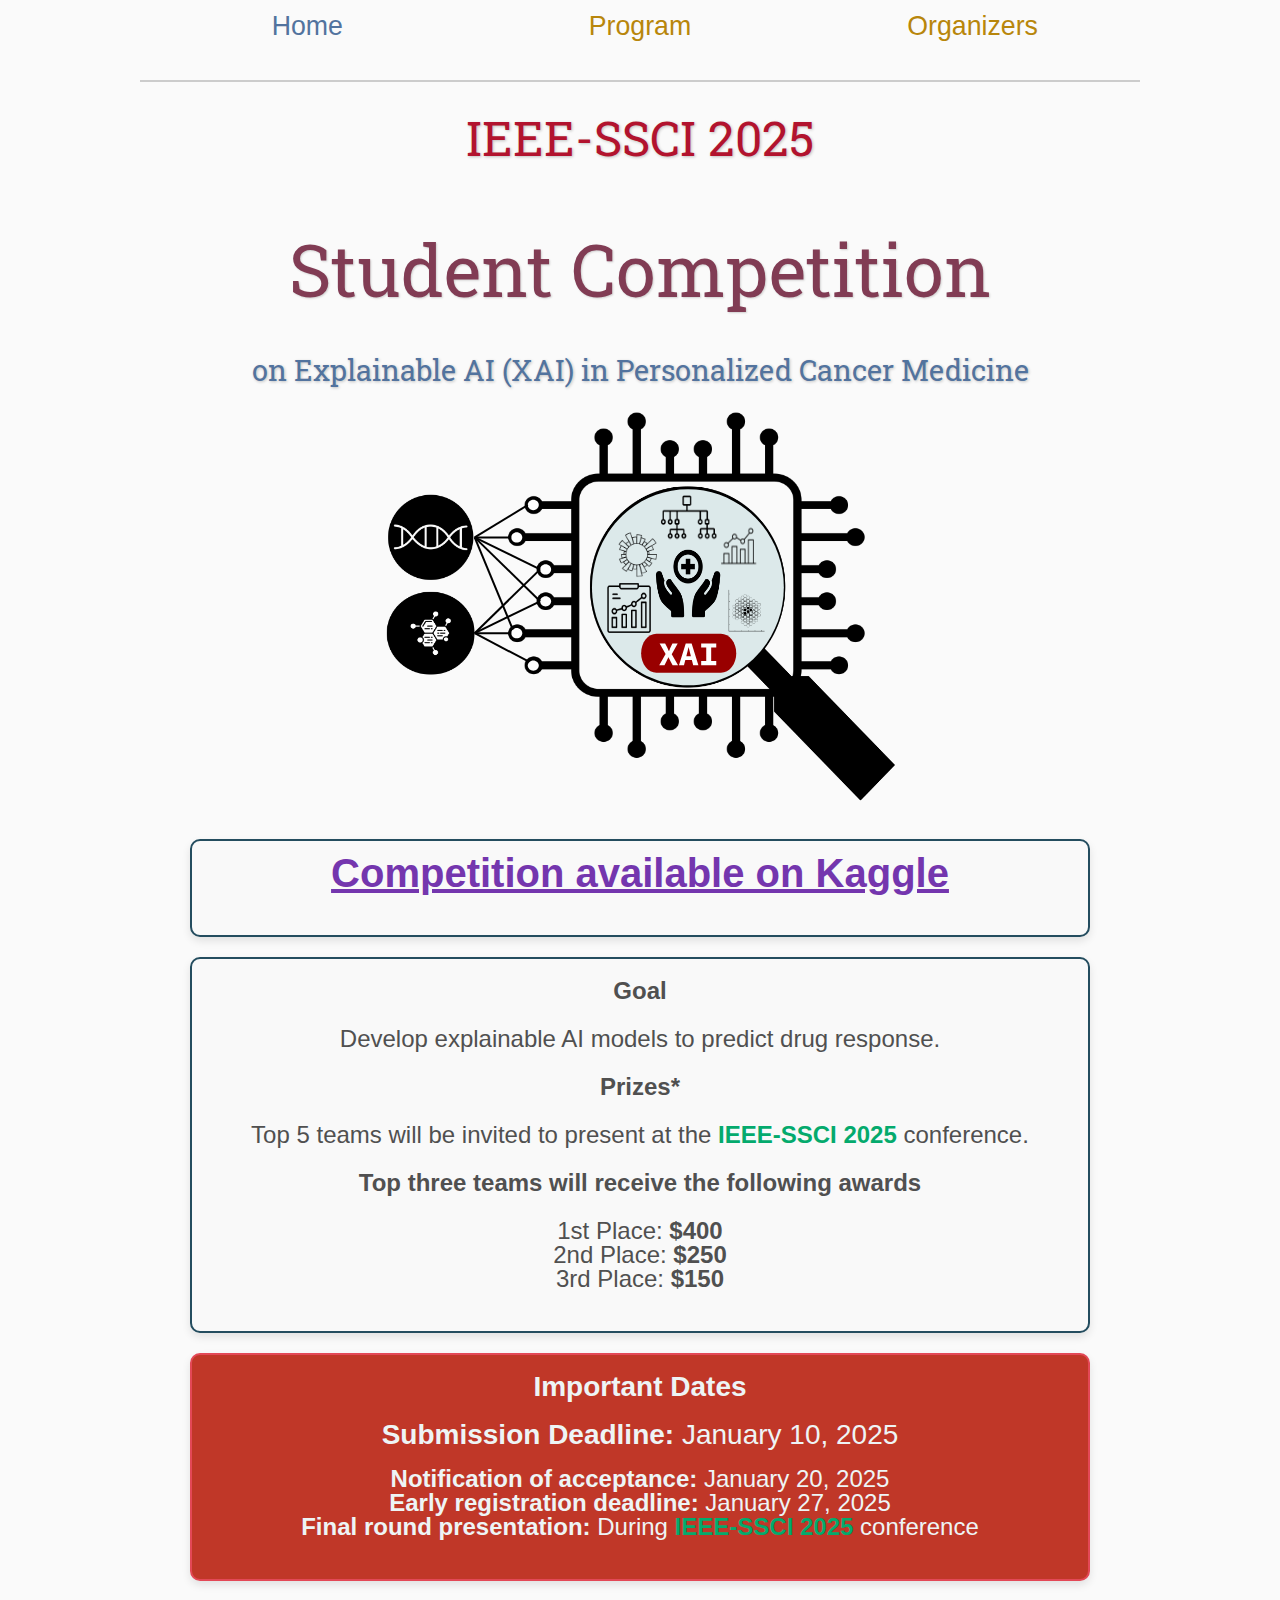
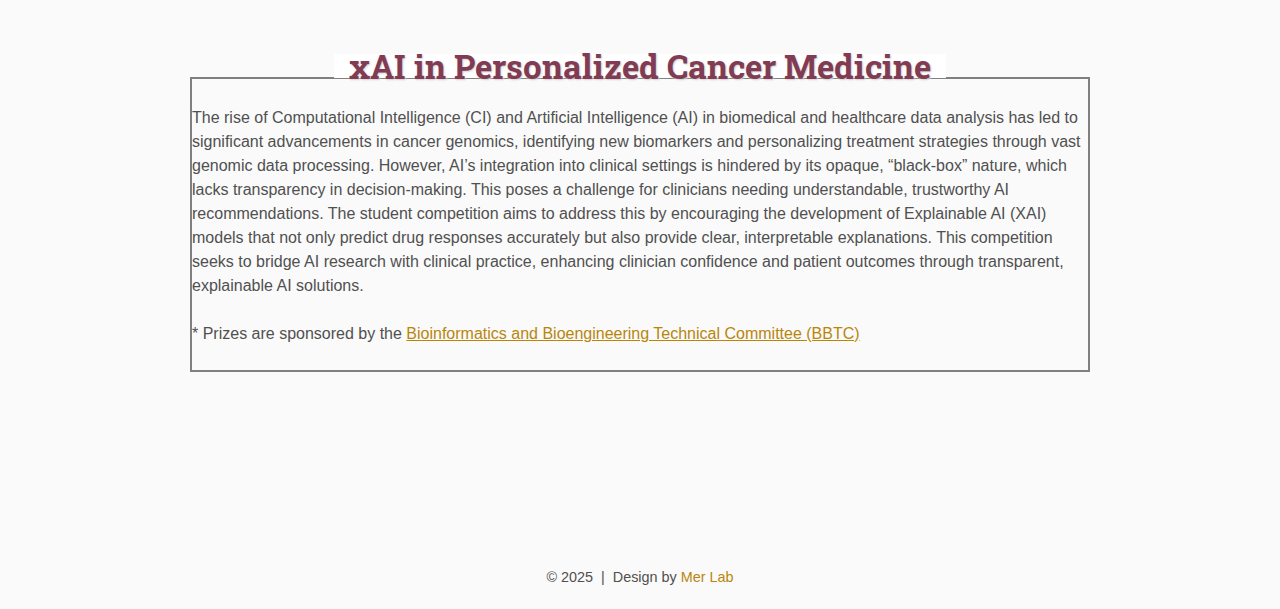
==== commit f91ad97f: "updated2" ====
--- a/index.html
+++ b/index.html
@@ -183,7 +183,7 @@
                 
                 <div style="font-size: 1.5rem; margin-bottom: 20px;">
                 <b>Notification of acceptance:</b> January 20, 2025 <br>
-                <b>Early registration deadline:</b> January 27, 2025    
+                <b>Early registration deadline:</b> January 27, 2025   <br> 
                 <b> Final round presentation:</b> During  <a href="https://ieee-ssci.org/" target="_blank"> IEEE-SSCI 2025 </a> conference <br>          
             </div>
         </div>
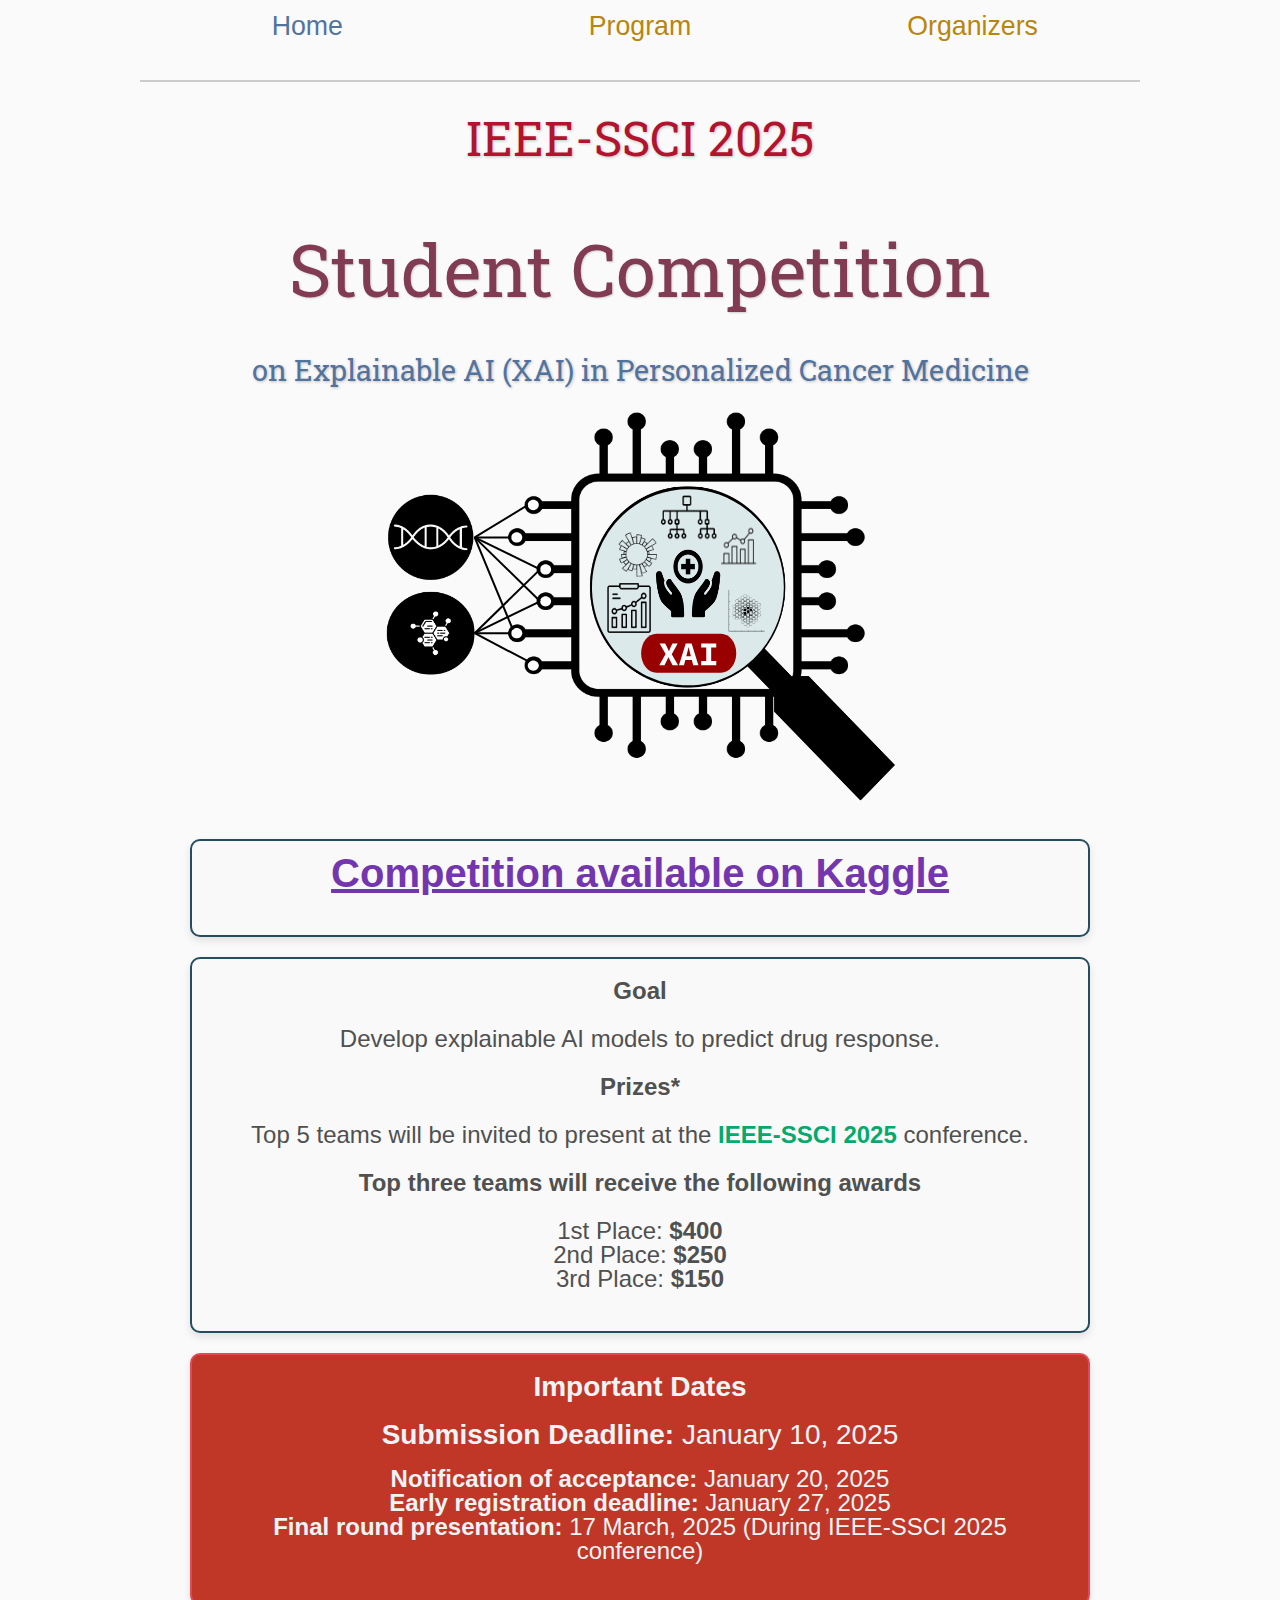
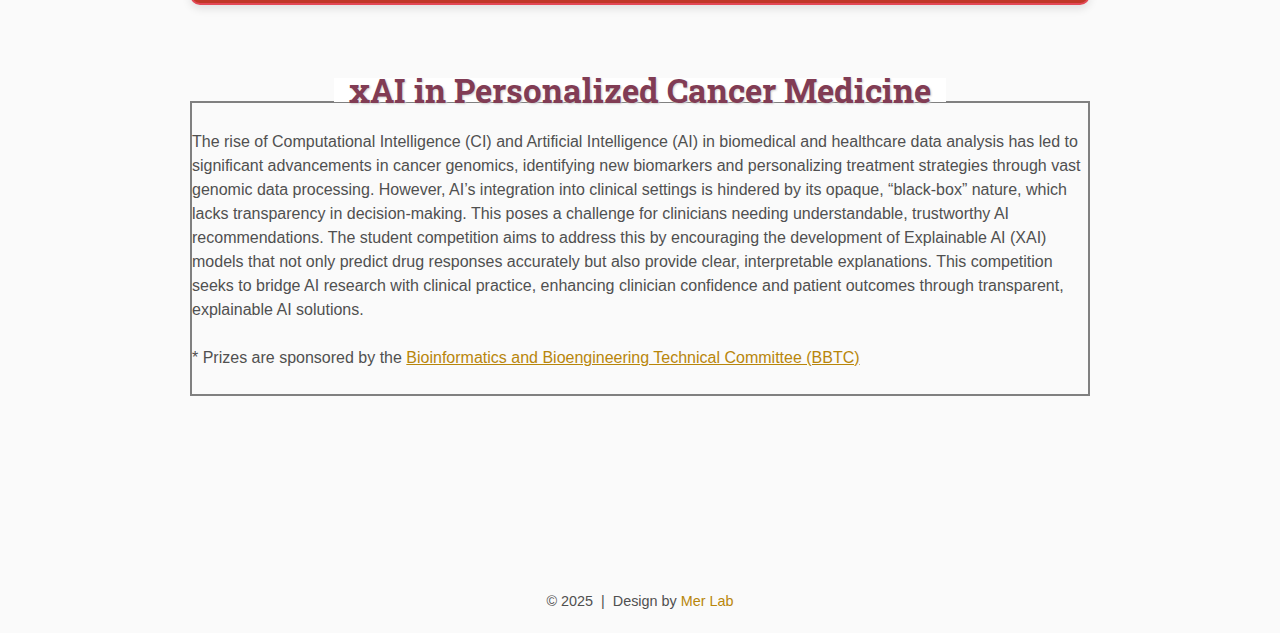
==== commit e81fe3ad: "updated2" ====
--- a/index.html
+++ b/index.html
@@ -184,7 +184,7 @@
                 <div style="font-size: 1.5rem; margin-bottom: 20px;">
                 <b>Notification of acceptance:</b> January 20, 2025 <br>
                 <b>Early registration deadline:</b> January 27, 2025   <br> 
-                <b> Final round presentation:</b> During  <a href="https://ieee-ssci.org/" target="_blank"> IEEE-SSCI 2025 </a> conference <br>          
+                <b> Final round presentation:</b> 17 March, 2025 (During IEEE-SSCI 2025 conference) <br>          
             </div>
         </div>
 
